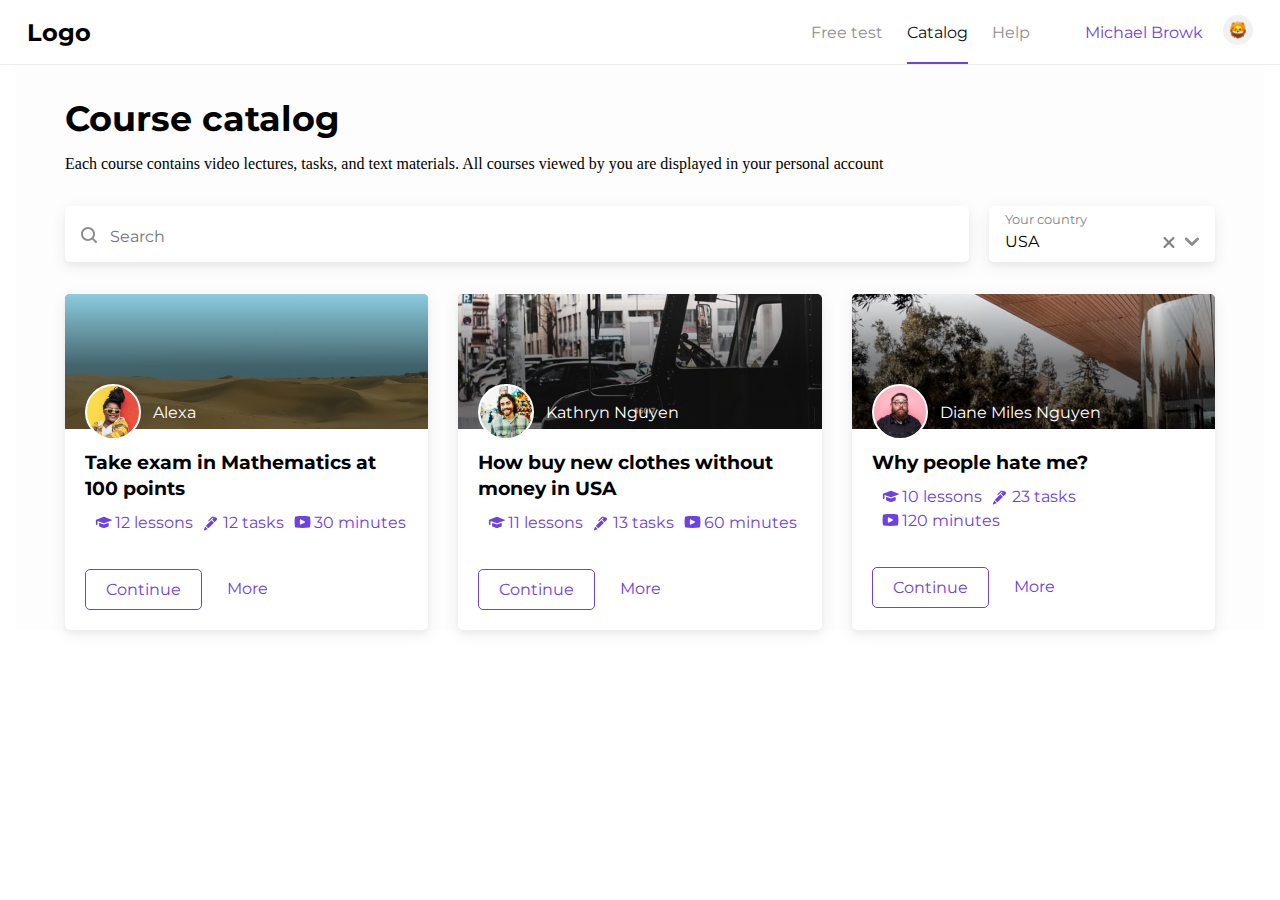
==== index.html @ ffd867fc "initial commit" ====
<!DOCTYPE html>
<html lang="en">
  <head>
    <meta charset="UTF-8" />
    <meta http-equiv="X-UA-Compatible" content="IE=edge" />
    <meta name="viewport" content="width=device-width, initial-scale=1" />
    <meta name="robots" content="index, folow" />
    <meta
      name="description"
      content="Each course contains video lectures, tasks, and text materials. All courses viewed by you are displayed in your personal account"
    />
    <meta
      name="keywords"
      content="lectures, courses, tasks, catalog, free etc."
    />
    <title>
      Course catalog - Each course contains video lectures, tasks, and text
      materials. All courses viewed by you are displayed in your personal
      account
    </title>
    <!--Fonts-->
    <link rel="preconnect" href="https://fonts.gstatic.com" />
    <link
      href="https://fonts.googleapis.com/css2?family=Montserrat:wght@400;700&display=swap"
      rel="stylesheet"
    />
    <!--Stylesheets-->
    <link rel="stylesheet" href="styles/index.css" />
  </head>
  <body>
    <header class="head" id="desktop_header">
      <div class="logo">Logo</div>
      <div class="nav">
        <div class="nav__inner">
          <div class="nav__item">Free test</div>
          <div class="nav__item nav__item_active">Catalog</div>
          <div class="nav__item">Help</div>
        </div>
        <div class="profile">
          <div class="profile__name">Michael Browk</div>
          <div class="profile__avatar">
            <img src="img/user_avatar.svg" alt="avatar" />
          </div>
        </div>
      </div>
    </header>

    <header class="head" id="mobile_header">
      <div class="logo">Logo</div>
      <div class="mobile_nav">
        <div class="mobile_nav__button" data-menu="open"></div>
      </div>

      <div class="" id="mobile_nav">
        <div class="mobile_nav__inner">
          <div class="logo" data-menu="close">Logo</div>
          <div class="mobile_nav__items">
            <div class="mobile_nav__item">Free test</div>
            <div class="mobile_nav__item mobile_nav__item_active">Catalog</div>
            <div class="mobile_nav__item">Help</div>
          </div>
        </div>
      </div>
    </header>

    <div class="container">
      <section class="welcome_header">
        <h1 class="welcome_header__title">Course catalog</h1>
        <p class="welcome_header__description">
          Each course contains video lectures, tasks, and text materials. All
          courses viewed by you are displayed in your personal account
        </p>
      </section>

      <section class="widgets">
        <div class="fader"></div>
        <div class="widgets__inner">
          <div class="widgets__search shadow_border widgets__item">
            <input type="text" name="Query" id="query" placeholder="Search" />
          </div>
          <div class="widgets__countrySelect shadow_border widgets__item">
            <div class="widgets__countrySelect__inner">
              <label for="">USA</label>
              <div class="close country_item_svg"></div>
              <div class="select country_item_svg"></div>
            </div>
          </div>
        </div>
      </section>

      <section class="catalog">
        <div class="catalog__inner">
          <div class="col" id="courses">
            <!--Watch course.js to find courses render method-->
          </div>
        </div>
      </section>
    </div>

    <script src="scripts/index.js"></script>
    <script src="scripts/base.js"></script>
    <script src="scripts/course.js"></script>
    <script src="scripts/mobileNav.js"></script>
  </body>
</html>
---- styles/index.css ----
html,body{margin:0;padding:0;min-width:100%}*,*:before,*:after{box-sizing:border-box;font-family:"Montserrat",sans-serif}.container{max-width:1250px;margin:0 auto;padding:0 50px;background-color:#fdfdfd}@media (max-width:540px){#desktop_header{display:none}#mobile_header{display:flex !important}}#mobile_header{display:none;position:sticky;top:0;z-index:1000}.head{display:flex;justify-content:space-between;align-items:center;min-height:65px;padding:0 22px;border-bottom:1px solid #eeeeee;background-color:white}.logo{cursor:pointer;font-weight:bold;font-size:1.5rem;padding:5px;border-radius:5px;transition:.3s}.logo:active{background-color:#9c9c9c5d}.nav{display:flex}.nav__inner{display:flex}.nav__item{position:relative;cursor:pointer;color:#8f8f8f;padding:22px 0;margin:0 12px}.nav__item:first-child{margin-left:0}.nav__item:last-child{margin-right:0}.nav__item:after{position:absolute;bottom:0;left:0;content:"";display:block;width:100%;height:2px;background-color:transparent}.nav__item:hover,.nav__item_active{color:#101010}.nav__item:hover:after,.nav__item_active:after{background-color:#6e41e2}.nav__item_active:hover{color:#9c9c9c}.profile{cursor:pointer;display:flex;justify-content:space-between;align-items:center;margin-left:50px}.profile__name{color:#6e41e2;margin-right:10px;padding:5px;border-radius:5px;white-space:nowrap;transition:background-color .5s}.profile__name:active{background-color:#9c9c9c5d}.profile__avatar{padding:5px;border-radius:5px;transition:background-color .5s}.profile__avatar:active{background-color:#9c9c9c5d}.profile__avatar img{width:30px}.mobile_nav{padding:7px;border-radius:5px;transition:.3s}.mobile_nav:active{background-color:#b9b9b9}.mobile_nav__button{cursor:pointer;width:30px;height:25px;background-image:url("../img/menu.svg");background-position:50% 50%;background-size:contain;background-repeat:no-repeat}#mobile_nav{position:fixed;width:100%;min-height:100%;left:0;top:0;z-index:100;background-color:transparent;pointer-events:none;transition:.3s}#mobile_nav.opened{background-color:#1b142785;pointer-events:all}#mobile_nav.opened .mobile_nav__inner{transform:translateX(0)}.mobile_nav__inner{transform:translateX(-100%);display:flex;flex-direction:column;position:absolute;left:0;top:0;width:320px;height:100%;background-color:white;transition:.3s cubic-bezier(.25, .46, .45, .94)}.mobile_nav__inner .logo{border-radius:0;display:flex !important;align-items:center;min-height:65px;display:inline-block;padding:5px 10px;border-bottom:1px solid #eeeeee}.mobile_nav__inner .logo:hover{background-color:#e4e4e485}.mobile_nav__inner .mobile_nav__item{cursor:pointer;font-weight:bold;font-size:1.4rem;padding:14px 7px;transition:.3s}.mobile_nav__inner .mobile_nav__item:hover{background-color:#e4e4e485}.mobile_nav__inner .mobile_nav__item:active{background-color:#a5a5a585}.mobile_nav__inner .mobile_nav__item_active{color:white;background-color:#6e41e2}.mobile_nav__inner .mobile_nav__item_active:hover{background-color:#5d2bdf}.mobile_nav__inner .mobile_nav__item_active:active{background-color:#2f1278}.welcome_header{margin-bottom:30px}.welcome_header__title{font-size:2.2rem;padding-top:32px;margin-top:0;margin-bottom:12px}.welcome_header__description{font-family:Roboto;font-style:normal;font-weight:normal;font-size:16px;line-height:24px;margin:0}@media (max-width:902px){.widgets__search{flex-basis:70% !important}.widgets__countrySelect{flex-basis:30% !important}}@media (max-width:690px){.widgets__search{flex-basis:60% !important}.widgets__countrySelect{flex-basis:40% !important}}@media (max-width:540px){.widgets{position:sticky;top:80px}.widgets .fader{display:block !important}}.widgets{margin-bottom:32px;z-index:100}.widgets .fader{display:none;position:absolute;top:-15px;left:-100px;width:200%;height:100px;background:#ffffff;background:linear-gradient(180deg, #ffffff 0%, #ffffff 50%, #ffffff00 100%)}.widgets__inner{display:flex;align-items:center}.widgets__item{min-height:56px;max-height:56px;background-color:white;z-index:100;transition:.3s}.widgets__item:hover{transform:scale(1.02);box-shadow:0 2px 4px #3333330a,0 2px 16px #33333314}.widgets__search{position:relative;flex-basis:80%;padding:16px 44px 16px 35px;margin-right:20px}.widgets__search:before{position:absolute;left:16px;top:calc(50% - 7.5px);width:16px;height:16px;background-image:url("../img/loupe.svg");background-size:cover;background-position:0 0;background-repeat:no-repeat;content:"";display:block}.widgets__search input{border:none;padding:5px 10px;width:100%;font-size:1rem}.widgets__search input:focus{outline:none}.shadow_border{border-radius:5px;box-shadow:0 4px 4px #3333330a,0 4px 16px #33333314}.widgets__countrySelect{flex-basis:20%}.widgets__countrySelect__inner{cursor:pointer;position:relative;padding:26px 16px 6px 16px;display:flex;z-index:101}.widgets__countrySelect__inner:before{position:absolute;opacity:.5;top:6px;left:16px;font-size:.8rem;content:"Your country";display:block}.country_item_svg{cursor:pointer;position:absolute;top:60%;height:12px;background-position:0 0;background-size:cover;background-repeat:no-repeat}.close{right:16px;width:15px;height:9px;background-image:url("../img/arrow_down.svg")}.select{right:40px;width:12px;background-size:contain;background-image:url("../img/close.svg")}@media (max-width:902px){.catalog__inner .col{flex-wrap:wrap !important}.catalog__inner .col .row{margin-bottom:30px;justify-content:center;flex-basis:50% !important}}@media (max-width:690px){.catalog__inner .col{flex-wrap:wrap !important;justify-content:center}.catalog__inner .col .row{margin-bottom:30px;justify-content:center;flex-basis:100% !important}.catalog__inner .col .row .catalog__card{width:100% !important}}.catalog__inner .col{display:flex;margin:0 -15px}.catalog__inner .col .row{display:flex;flex-basis:33.33333%}.catalog__card{margin:0 15px;border-radius:5px;overflow:hidden;box-shadow:0 4px 4px #3333330a,0 4px 16px #33333314;background-color:white;transition:.3s}.catalog__card:hover{transform:scale(1.02);box-shadow:0 2px 4px #3333330a,0 2px 16px #33333314}.card__inner{position:relative}.card__bg_image{height:135px;background-color:gray;background-size:cover;background-repeat:no-repeat;background-position:0 0}.card__bg_image .fader{width:100%;height:100%;opacity:.5;background:#000;background:linear-gradient(0deg, #000000 0%, #000000 47%, #00d4ff00 100%)}.card__user{display:flex;align-items:center;position:absolute;top:90px;left:20px;z-index:5}.user__avatar{width:56px;height:56px;border-radius:100%;margin-right:12px}.user__name{color:white}.card__body{padding:20px}.card__title{margin-bottom:12px;font-size:1.2rem;font-weight:bold;line-height:26px}.card__features{display:flex;flex-wrap:wrap;margin-bottom:32px}.card__features .features__item{position:relative;margin-bottom:5px;padding-left:30px;color:#6e41e2}.card__features .features__item:before{left:10px;top:3px;position:absolute;display:block;content:"";width:17px;height:15px;background-repeat:no-repeat;background-size:contain;background-position:0 0}.card__features .features__item.lessons:before{background-image:url("../img/lessons.svg")}.card__features .features__item.tasks:before{background-image:url("../img/tasks.svg")}.card__features .features__item.minutes:before{background-image:url("../img/minutes.svg")}.card__buttons{display:flex}.btn{cursor:pointer;padding:10px 20px;border-radius:5px;color:#6e41e2;margin-right:5px;transition:.3s}.btn:hover{background-color:#ebebeb}.btn:active{background-color:#4747475e}.btn_bordered{border:1px #6e41e2 solid}.btn_bordered:hover{color:white;background-color:#6e41e2}.btn_bordered:active{background-color:#4019a4}html,body{margin:0;padding:0;min-width:100%}
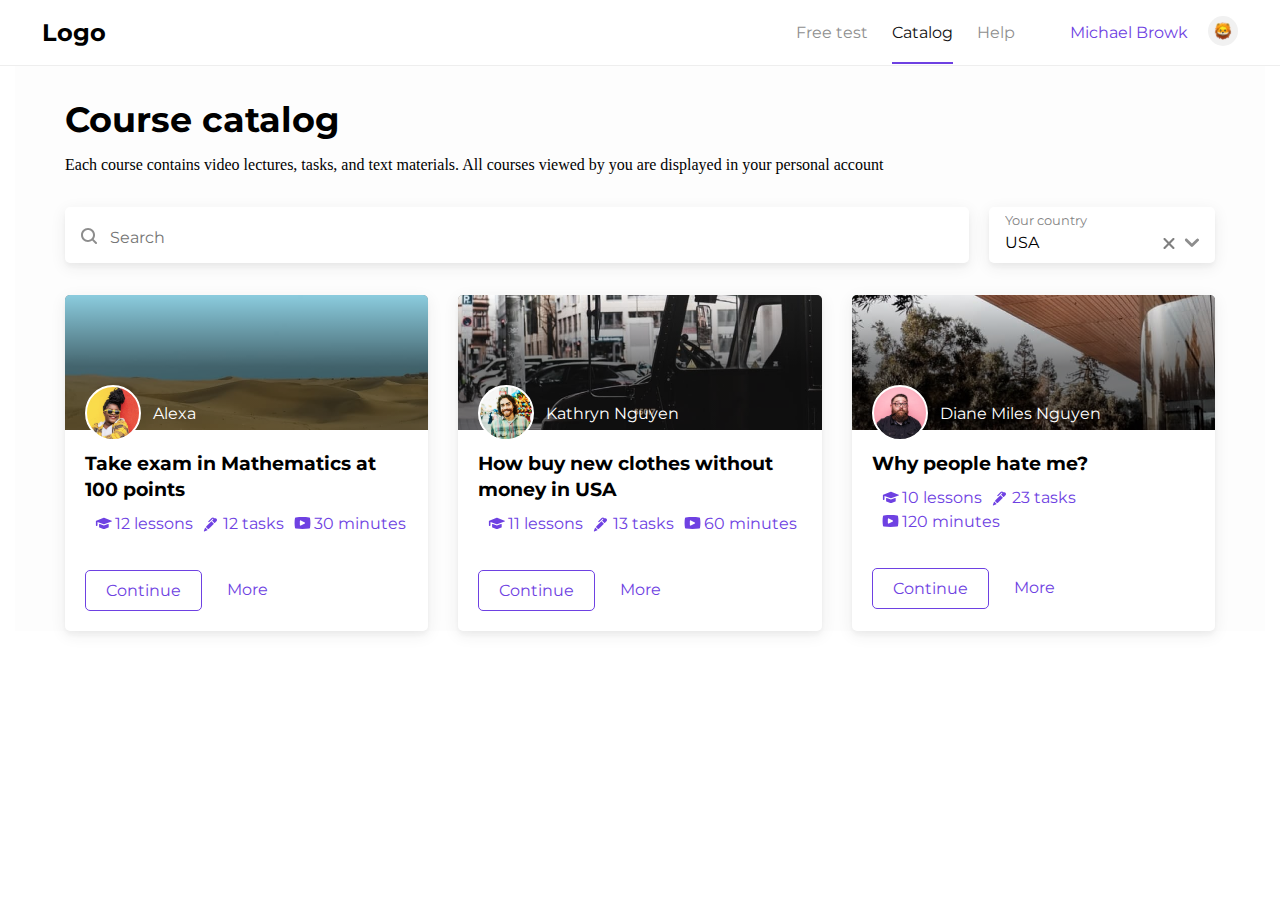
==== commit 32ed7a3b: "fix header" ====
--- a/index.html
+++ b/index.html
@@ -29,17 +29,19 @@
   </head>
   <body>
     <header class="head" id="desktop_header">
-      <div class="logo">Logo</div>
-      <div class="nav">
-        <div class="nav__inner">
-          <div class="nav__item">Free test</div>
-          <div class="nav__item nav__item_active">Catalog</div>
-          <div class="nav__item">Help</div>
-        </div>
-        <div class="profile">
-          <div class="profile__name">Michael Browk</div>
-          <div class="profile__avatar">
-            <img src="img/user_avatar.svg" alt="avatar" />
+      <div class="head__inner">
+        <div class="logo">Logo</div>
+        <div class="nav">
+          <div class="nav__inner">
+            <div class="nav__item">Free test</div>
+            <div class="nav__item nav__item_active">Catalog</div>
+            <div class="nav__item">Help</div>
+          </div>
+          <div class="profile">
+            <div class="profile__name">Michael Browk</div>
+            <div class="profile__avatar">
+              <img src="img/user_avatar.svg" alt="avatar" />
+            </div>
           </div>
         </div>
       </div>
@@ -51,7 +53,7 @@
         <div class="mobile_nav__button" data-menu="open"></div>
       </div>
 
-      <div class="" id="mobile_nav">
+      <div class="" id="mobile_nav" data-menu="close">
         <div class="mobile_nav__inner">
           <div class="logo" data-menu="close">Logo</div>
           <div class="mobile_nav__items">
@@ -97,9 +99,9 @@
       </section>
     </div>
 
+    <script src="scripts/mobileNav.js"></script>
     <script src="scripts/index.js"></script>
     <script src="scripts/base.js"></script>
     <script src="scripts/course.js"></script>
-    <script src="scripts/mobileNav.js"></script>
   </body>
 </html>
--- a/styles/index.css
+++ b/styles/index.css
@@ -1 +1 @@
-html,body{margin:0;padding:0;min-width:100%}*,*:before,*:after{box-sizing:border-box;font-family:"Montserrat",sans-serif}.container{max-width:1250px;margin:0 auto;padding:0 50px;background-color:#fdfdfd}@media (max-width:540px){#desktop_header{display:none}#mobile_header{display:flex !important}}#mobile_header{display:none;position:sticky;top:0;z-index:1000}.head{display:flex;justify-content:space-between;align-items:center;min-height:65px;padding:0 22px;border-bottom:1px solid #eeeeee;background-color:white}.logo{cursor:pointer;font-weight:bold;font-size:1.5rem;padding:5px;border-radius:5px;transition:.3s}.logo:active{background-color:#9c9c9c5d}.nav{display:flex}.nav__inner{display:flex}.nav__item{position:relative;cursor:pointer;color:#8f8f8f;padding:22px 0;margin:0 12px}.nav__item:first-child{margin-left:0}.nav__item:last-child{margin-right:0}.nav__item:after{position:absolute;bottom:0;left:0;content:"";display:block;width:100%;height:2px;background-color:transparent}.nav__item:hover,.nav__item_active{color:#101010}.nav__item:hover:after,.nav__item_active:after{background-color:#6e41e2}.nav__item_active:hover{color:#9c9c9c}.profile{cursor:pointer;display:flex;justify-content:space-between;align-items:center;margin-left:50px}.profile__name{color:#6e41e2;margin-right:10px;padding:5px;border-radius:5px;white-space:nowrap;transition:background-color .5s}.profile__name:active{background-color:#9c9c9c5d}.profile__avatar{padding:5px;border-radius:5px;transition:background-color .5s}.profile__avatar:active{background-color:#9c9c9c5d}.profile__avatar img{width:30px}.mobile_nav{padding:7px;border-radius:5px;transition:.3s}.mobile_nav:active{background-color:#b9b9b9}.mobile_nav__button{cursor:pointer;width:30px;height:25px;background-image:url("../img/menu.svg");background-position:50% 50%;background-size:contain;background-repeat:no-repeat}#mobile_nav{position:fixed;width:100%;min-height:100%;left:0;top:0;z-index:100;background-color:transparent;pointer-events:none;transition:.3s}#mobile_nav.opened{background-color:#1b142785;pointer-events:all}#mobile_nav.opened .mobile_nav__inner{transform:translateX(0)}.mobile_nav__inner{transform:translateX(-100%);display:flex;flex-direction:column;position:absolute;left:0;top:0;width:320px;height:100%;background-color:white;transition:.3s cubic-bezier(.25, .46, .45, .94)}.mobile_nav__inner .logo{border-radius:0;display:flex !important;align-items:center;min-height:65px;display:inline-block;padding:5px 10px;border-bottom:1px solid #eeeeee}.mobile_nav__inner .logo:hover{background-color:#e4e4e485}.mobile_nav__inner .mobile_nav__item{cursor:pointer;font-weight:bold;font-size:1.4rem;padding:14px 7px;transition:.3s}.mobile_nav__inner .mobile_nav__item:hover{background-color:#e4e4e485}.mobile_nav__inner .mobile_nav__item:active{background-color:#a5a5a585}.mobile_nav__inner .mobile_nav__item_active{color:white;background-color:#6e41e2}.mobile_nav__inner .mobile_nav__item_active:hover{background-color:#5d2bdf}.mobile_nav__inner .mobile_nav__item_active:active{background-color:#2f1278}.welcome_header{margin-bottom:30px}.welcome_header__title{font-size:2.2rem;padding-top:32px;margin-top:0;margin-bottom:12px}.welcome_header__description{font-family:Roboto;font-style:normal;font-weight:normal;font-size:16px;line-height:24px;margin:0}@media (max-width:902px){.widgets__search{flex-basis:70% !important}.widgets__countrySelect{flex-basis:30% !important}}@media (max-width:690px){.widgets__search{flex-basis:60% !important}.widgets__countrySelect{flex-basis:40% !important}}@media (max-width:540px){.widgets{position:sticky;top:80px}.widgets .fader{display:block !important}}.widgets{margin-bottom:32px;z-index:100}.widgets .fader{display:none;position:absolute;top:-15px;left:-100px;width:200%;height:100px;background:#ffffff;background:linear-gradient(180deg, #ffffff 0%, #ffffff 50%, #ffffff00 100%)}.widgets__inner{display:flex;align-items:center}.widgets__item{min-height:56px;max-height:56px;background-color:white;z-index:100;transition:.3s}.widgets__item:hover{transform:scale(1.02);box-shadow:0 2px 4px #3333330a,0 2px 16px #33333314}.widgets__search{position:relative;flex-basis:80%;padding:16px 44px 16px 35px;margin-right:20px}.widgets__search:before{position:absolute;left:16px;top:calc(50% - 7.5px);width:16px;height:16px;background-image:url("../img/loupe.svg");background-size:cover;background-position:0 0;background-repeat:no-repeat;content:"";display:block}.widgets__search input{border:none;padding:5px 10px;width:100%;font-size:1rem}.widgets__search input:focus{outline:none}.shadow_border{border-radius:5px;box-shadow:0 4px 4px #3333330a,0 4px 16px #33333314}.widgets__countrySelect{flex-basis:20%}.widgets__countrySelect__inner{cursor:pointer;position:relative;padding:26px 16px 6px 16px;display:flex;z-index:101}.widgets__countrySelect__inner:before{position:absolute;opacity:.5;top:6px;left:16px;font-size:.8rem;content:"Your country";display:block}.country_item_svg{cursor:pointer;position:absolute;top:60%;height:12px;background-position:0 0;background-size:cover;background-repeat:no-repeat}.close{right:16px;width:15px;height:9px;background-image:url("../img/arrow_down.svg")}.select{right:40px;width:12px;background-size:contain;background-image:url("../img/close.svg")}@media (max-width:902px){.catalog__inner .col{flex-wrap:wrap !important}.catalog__inner .col .row{margin-bottom:30px;justify-content:center;flex-basis:50% !important}}@media (max-width:690px){.catalog__inner .col{flex-wrap:wrap !important;justify-content:center}.catalog__inner .col .row{margin-bottom:30px;justify-content:center;flex-basis:100% !important}.catalog__inner .col .row .catalog__card{width:100% !important}}.catalog__inner .col{display:flex;margin:0 -15px}.catalog__inner .col .row{display:flex;flex-basis:33.33333%}.catalog__card{margin:0 15px;border-radius:5px;overflow:hidden;box-shadow:0 4px 4px #3333330a,0 4px 16px #33333314;background-color:white;transition:.3s}.catalog__card:hover{transform:scale(1.02);box-shadow:0 2px 4px #3333330a,0 2px 16px #33333314}.card__inner{position:relative}.card__bg_image{height:135px;background-color:gray;background-size:cover;background-repeat:no-repeat;background-position:0 0}.card__bg_image .fader{width:100%;height:100%;opacity:.5;background:#000;background:linear-gradient(0deg, #000000 0%, #000000 47%, #00d4ff00 100%)}.card__user{display:flex;align-items:center;position:absolute;top:90px;left:20px;z-index:5}.user__avatar{width:56px;height:56px;border-radius:100%;margin-right:12px}.user__name{color:white}.card__body{padding:20px}.card__title{margin-bottom:12px;font-size:1.2rem;font-weight:bold;line-height:26px}.card__features{display:flex;flex-wrap:wrap;margin-bottom:32px}.card__features .features__item{position:relative;margin-bottom:5px;padding-left:30px;color:#6e41e2}.card__features .features__item:before{left:10px;top:3px;position:absolute;display:block;content:"";width:17px;height:15px;background-repeat:no-repeat;background-size:contain;background-position:0 0}.card__features .features__item.lessons:before{background-image:url("../img/lessons.svg")}.card__features .features__item.tasks:before{background-image:url("../img/tasks.svg")}.card__features .features__item.minutes:before{background-image:url("../img/minutes.svg")}.card__buttons{display:flex}.btn{cursor:pointer;padding:10px 20px;border-radius:5px;color:#6e41e2;margin-right:5px;transition:.3s}.btn:hover{background-color:#ebebeb}.btn:active{background-color:#4747475e}.btn_bordered{border:1px #6e41e2 solid}.btn_bordered:hover{color:white;background-color:#6e41e2}.btn_bordered:active{background-color:#4019a4}html,body{margin:0;padding:0;min-width:100%}+html,body{margin:0;padding:0;min-width:100%}*,*:before,*:after{box-sizing:border-box;font-family:"Montserrat",sans-serif}.container{max-width:1250px;margin:0 auto;padding:0 50px;background-color:#fdfdfd}@media (max-width:600px){#desktop_header{display:none}#mobile_header{display:flex !important}}#mobile_header{display:none;position:sticky;top:0;z-index:1000}.head{border-bottom:1px solid #eeeeee}.head__inner{display:flex;justify-content:space-between;align-items:center;min-height:65px;padding:0 22px;background-color:white;max-width:1250px;margin:0 auto}.logo{cursor:pointer;font-weight:bold;font-size:1.5rem;padding:5px;border-radius:5px;transition:.3s}.logo:active{background-color:#9c9c9c5d}.nav{display:flex}.nav__inner{display:flex}.nav__item{position:relative;cursor:pointer;color:#8f8f8f;padding:22px 0;margin:0 12px}.nav__item:first-child{margin-left:0}.nav__item:last-child{margin-right:0}.nav__item:after{position:absolute;bottom:0;left:0;content:"";display:block;width:100%;height:2px;background-color:transparent}.nav__item:hover,.nav__item_active{color:#101010}.nav__item:hover:after,.nav__item_active:after{background-color:#6e41e2}.nav__item_active:hover{color:#9c9c9c}.profile{cursor:pointer;display:flex;justify-content:space-between;align-items:center;margin-left:50px}.profile__name{color:#6e41e2;margin-right:10px;padding:5px;border-radius:5px;white-space:nowrap;transition:background-color .5s}.profile__name:active{background-color:#9c9c9c5d}.profile__avatar{padding:5px;border-radius:5px;transition:background-color .5s}.profile__avatar:active{background-color:#9c9c9c5d}.profile__avatar img{width:30px}.mobile_nav{padding:7px;border-radius:5px;transition:.3s}.mobile_nav:active{background-color:#b9b9b9}.mobile_nav__button{cursor:pointer;width:30px;height:25px;background-image:url("../img/menu.svg");background-position:50% 50%;background-size:contain;background-repeat:no-repeat}#mobile_nav{position:fixed;width:100%;min-height:100%;left:0;top:0;z-index:100;background-color:transparent;pointer-events:none;transition:.3s}#mobile_nav.opened{background-color:#1b142785;pointer-events:all}#mobile_nav.opened .mobile_nav__inner{transform:translateX(0)}.mobile_nav__inner{transform:translateX(-100%);display:flex;flex-direction:column;position:absolute;left:0;top:0;width:320px;height:100%;background-color:white;transition:.3s cubic-bezier(.25, .46, .45, .94)}.mobile_nav__inner .logo{border-radius:0;display:flex !important;align-items:center;min-height:65px;display:inline-block;padding:5px 10px;border-bottom:1px solid #eeeeee}.mobile_nav__inner .logo:hover{background-color:#e4e4e485}.mobile_nav__inner .mobile_nav__item{cursor:pointer;font-weight:bold;font-size:1.4rem;padding:14px 7px;transition:.3s}.mobile_nav__inner .mobile_nav__item:hover{background-color:#e4e4e485}.mobile_nav__inner .mobile_nav__item:active{background-color:#a5a5a585}.mobile_nav__inner .mobile_nav__item_active{color:white;background-color:#6e41e2}.mobile_nav__inner .mobile_nav__item_active:hover{background-color:#5d2bdf}.mobile_nav__inner .mobile_nav__item_active:active{background-color:#2f1278}.welcome_header{margin-bottom:30px}.welcome_header__title{font-size:2.2rem;padding-top:32px;margin-top:0;margin-bottom:12px}.welcome_header__description{font-family:Roboto;font-style:normal;font-weight:normal;font-size:16px;line-height:24px;margin:0}@media (max-width:902px){.widgets__search{flex-basis:70% !important}.widgets__countrySelect{flex-basis:30% !important}}@media (max-width:690px){.widgets__search{flex-basis:60% !important}.widgets__countrySelect{flex-basis:40% !important}}@media (max-width:600px){.widgets{position:sticky;top:80px}.widgets .fader{display:block !important}.container{padding:0 10px !important}}@media (max-width:500px){.widgets{flex-wrap:wrap}.widgets__search{flex-basis:50% !important}.widgets__countrySelect{flex-basis:50% !important}.widget__search{padding:16px 14px 16px 15px !important}}.widgets{margin-bottom:32px;z-index:100}.widgets .fader{display:none;position:absolute;top:-15px;left:-100px;width:200%;height:100px;background:#ffffff;background:linear-gradient(180deg, #ffffff 0%, #ffffff 50%, #ffffff00 100%)}.widgets__inner{display:flex;align-items:center}.widgets__item{min-height:56px;max-height:56px;background-color:white;z-index:100;transition:.3s}.widgets__item:hover{transform:scale(1.02);box-shadow:0 2px 4px #3333330a,0 2px 16px #33333314}.widgets__search{position:relative;flex-basis:80%;padding:16px 44px 16px 35px;margin-right:20px}.widgets__search:before{position:absolute;left:16px;top:calc(50% - 7.5px);width:16px;height:16px;background-image:url("../img/loupe.svg");background-size:cover;background-position:0 0;background-repeat:no-repeat;content:"";display:block}.widgets__search input{border:none;padding:5px 10px;width:100%;font-size:1rem}.widgets__search input:focus{outline:none}.shadow_border{border-radius:5px;box-shadow:0 4px 4px #3333330a,0 4px 16px #33333314}.widgets__countrySelect{flex-basis:20%}.widgets__countrySelect__inner{cursor:pointer;position:relative;padding:26px 16px 6px 16px;display:flex;z-index:101}.widgets__countrySelect__inner:before{position:absolute;white-space:nowrap;opacity:.5;top:6px;left:16px;font-size:.8rem;content:"Your country";display:block}.country_item_svg{cursor:pointer;position:absolute;top:60%;height:12px;background-position:0 0;background-size:cover;background-repeat:no-repeat}.close{right:16px;width:15px;height:9px;background-image:url("../img/arrow_down.svg")}.select{right:40px;width:12px;background-size:contain;background-image:url("../img/close.svg")}@media (max-width:902px){.catalog__inner .col{flex-wrap:wrap !important}.catalog__inner .col .row{margin-bottom:30px;justify-content:center;flex-basis:50% !important}}@media (max-width:690px){.catalog__inner .col{flex-wrap:wrap !important;justify-content:center}.catalog__inner .col .row{margin-bottom:30px;justify-content:center;flex-basis:100% !important}.catalog__inner .col .row .catalog__card{width:100% !important}}.catalog__inner .col{display:flex;margin:0 -15px}.catalog__inner .col .row{display:flex;flex-basis:33.33333%}.catalog__card{margin:0 15px;border-radius:5px;overflow:hidden;box-shadow:0 4px 4px #3333330a,0 4px 16px #33333314;background-color:white;transition:.3s}.catalog__card:hover{transform:scale(1.02);box-shadow:0 2px 4px #3333330a,0 2px 16px #33333314}.card__inner{position:relative}.card__bg_image{height:135px;background-color:gray;background-size:cover;background-repeat:no-repeat;background-position:0 0}.card__bg_image .fader{width:100%;height:100%;opacity:.5;background:#000;background:linear-gradient(0deg, #000000 0%, #000000 47%, #00d4ff00 100%)}.card__user{display:flex;align-items:center;position:absolute;top:90px;left:20px;z-index:5}.user__avatar{width:56px;height:56px;border-radius:100%;margin-right:12px}.user__name{color:white}.card__body{padding:20px}.card__title{margin-bottom:12px;font-size:1.2rem;font-weight:bold;line-height:26px}.card__features{display:flex;flex-wrap:wrap;margin-bottom:32px}.card__features .features__item{position:relative;margin-bottom:5px;padding-left:30px;color:#6e41e2}.card__features .features__item:before{left:10px;top:3px;position:absolute;display:block;content:"";width:17px;height:15px;background-repeat:no-repeat;background-size:contain;background-position:0 0}.card__features .features__item.lessons:before{background-image:url("../img/lessons.svg")}.card__features .features__item.tasks:before{background-image:url("../img/tasks.svg")}.card__features .features__item.minutes:before{background-image:url("../img/minutes.svg")}.card__buttons{display:flex}.btn{cursor:pointer;padding:10px 20px;border-radius:5px;color:#6e41e2;margin-right:5px;transition:.3s}.btn:hover{background-color:#ebebeb}.btn:active{background-color:#4747475e}.btn_bordered{border:1px #6e41e2 solid}.btn_bordered:hover{color:white;background-color:#6e41e2}.btn_bordered:active{background-color:#4019a4}html,body{margin:0;padding:0;min-width:100%}